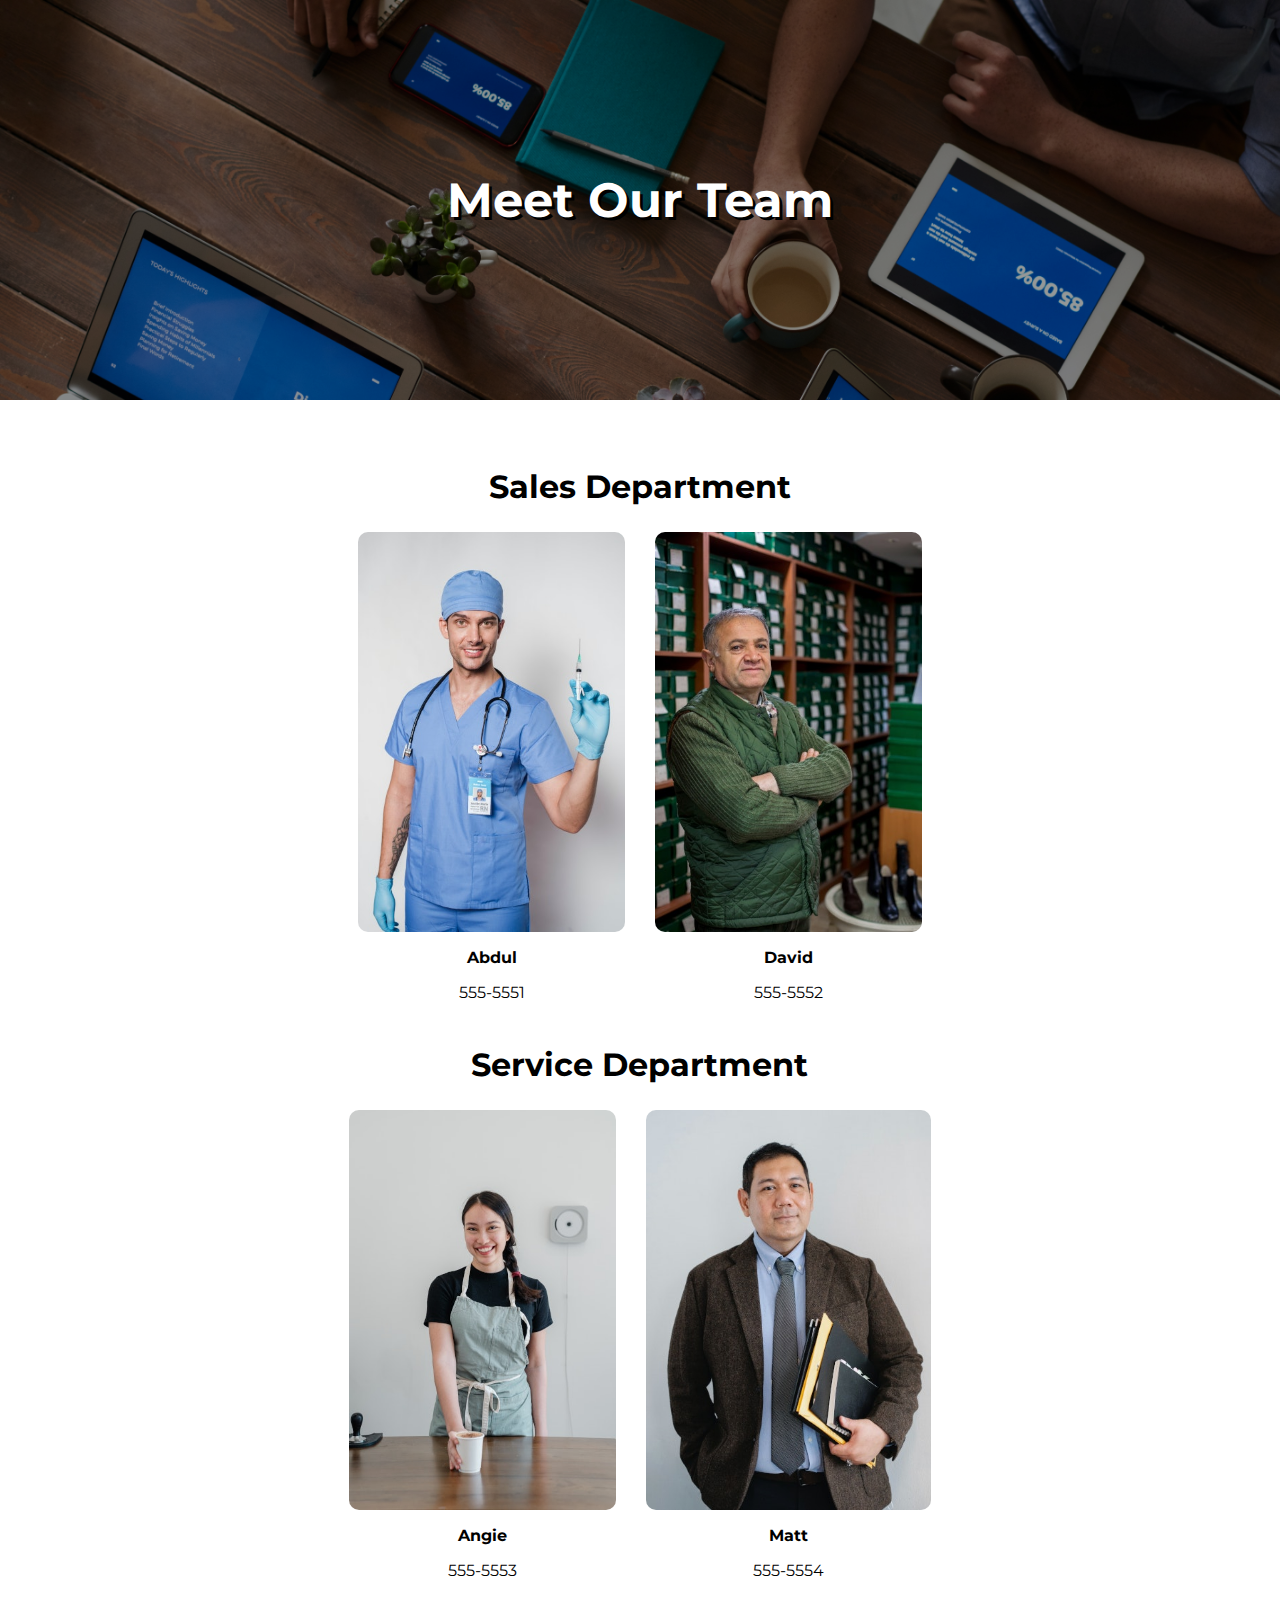
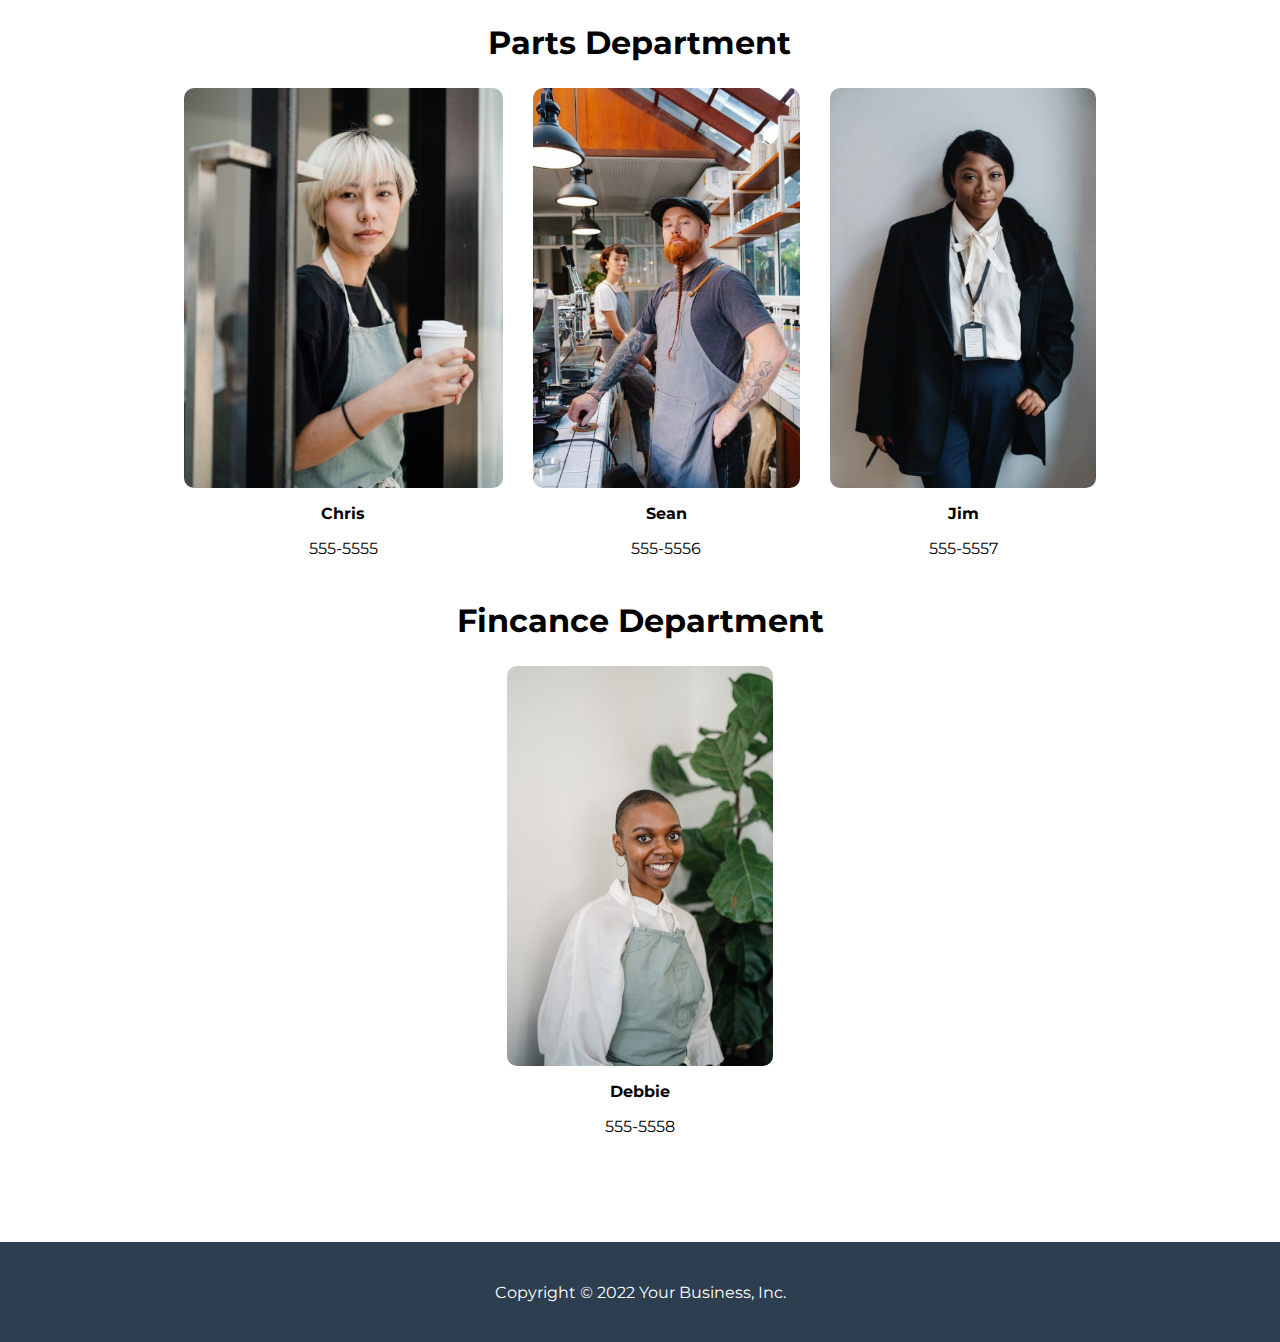
==== staff_page.html @ d61245d2 "add images, text, formatting" ====
<!DOCTYPE html>
<html lang="en">
  <head>
    <meta charset="UTF-8" />
    <meta http-equiv="X-UA-Compatible" content="IE=edge" />
    <meta name="viewport" content="width=device-width, initial-scale=1.0" />
    <link rel="stylesheet" href="style.css" />
    <title>Call Box Exercises</title>
  </head>

  <body>
    <div class="header">
      <div>
        <h1>Meet Our Team</h1>
      </div>
    </div>
    <div class="mainWindow">
      <div class="department">
        <h2>Sales Department</h2>
        <div class="staffContainer">
          <div class="person">
            <img class="profilePic" src="images/abdul.jpg" />
            <div class="staffDetail">
              <p style="font-weight: 700;">Abdul</p>
              <p>555-5551</p>
            </div>
          </div>
          <div class="person">
            <img class="profilePic" src="images/david.jpg" />
            <div class="staffDetail">
              <p style="font-weight: 700;">David</p>
              <p>555-5552</p>
            </div>
          </div>
        </div>
      </div>
      <div class="department">
        <h2>Service Department</h2>
        <div class="staffContainer">
          <div class="person">
            <img class="profilePic" src="images/angie.jpg" />
            <div class="staffDetail">
              <p style="font-weight: 700;">Angie</p>
              <p>555-5553</p>
            </div>
          </div>
          <div class="person">
            <img class="profilePic" src="images/matt.jpg" />
            <div class="staffDetail">
              <p style="font-weight: 700;">Matt</p>
              <p>555-5554</p>
            </div>
          </div>
        </div>
      </div>
      <div class="department">
        <h2>Parts Department</h2>
        <div class="staffContainer">
          <div class="person">
            <img class="profilePic" src="images/chris.jpg" />
            <div class="staffDetail">
              <p style="font-weight: 700;">Chris</p>
              <p>555-5555</p>
            </div>
          </div>
          <div class="person">
            <img class="profilePic" src="images/sean.jpg" />
            <div class="staffDetail">
              <p style="font-weight: 700;">Sean</p>
              <p>555-5556</p>
            </div>
          </div>
          <div class="person">
            <img class="profilePic" src="images/jim.jpg" />
            <div class="staffDetail">
              <p style="font-weight: 700;">Jim</p>
              <p>555-5557</p>
            </div>
          </div>
        </div>
      </div>
      <div class="department">
        <h2>Fincance Department</h2>
        <div class="staffContainer">
          <div class="person">
            <img class="profilePic" src="images/debbie.jpg" />
            <div class="staffDetail">
              <p style="font-weight: 700;">Debbie</p>
              <p>555-5558</p>
            </div>
          </div>
        </div>
      </div>
    </div>
    <div class="footer">
      <p>Copyright © 2022 Your Business, Inc.</p>
    </div>
  </body>
</html>
---- style.css ----
@font-face {
  font-family: montserrat;
  src: url('fonts/Montserrat-VariableFont_wght.ttf');
}

body {
  display: flex;
  flex-direction: column;
  margin: 0px;
  background-color: white;
}

h1 {
  font-family: 'montserrat', Fallback, sans-serif;
  color: white;
  font-size: 48px;
  text-shadow: black 3px 3px;
}

h2 {
  font-family: 'montserrat', Fallback, sans-serif;
  font-size: 32px;
}

p {
  font-family: 'montserrat', Fallback, sans-serif;
}

.header {
  display: flex;
  justify-content: center;
  align-items: center;
  background-image: url('images/headerbg.jpg');
  background-size: cover;
  background-repeat: no-repeat;
  background-attachment: fixed;
  box-shadow: inset 0 0 0 1000px rgba(0, 0, 0, 0.4);
  margin: 0px;
  width: 100%;
  height: 400px;
}

.footer {
  display: flex;
  justify-content: center;
  align-items: center;
  margin-top: 50px;
  height: 100px;
  background-color: #2d3e50;
  color: white;
}

.mainWindow {
  display: flex;
  flex-direction: column;
  align-items: center;
  padding: 40px;
}

.department {
  display: flex;
  flex-direction: column;
  justify-content: center;
  align-items: center;
  text-align: center;
}

.staffContainer {
  display: flex;
  justify-content: center;
  flex-wrap: wrap;
  gap: 30px;
}

.person {
  display: flex;
  flex-direction: column;
}

.profilePic {
  border-radius: 10px;
  height: 400px;
}
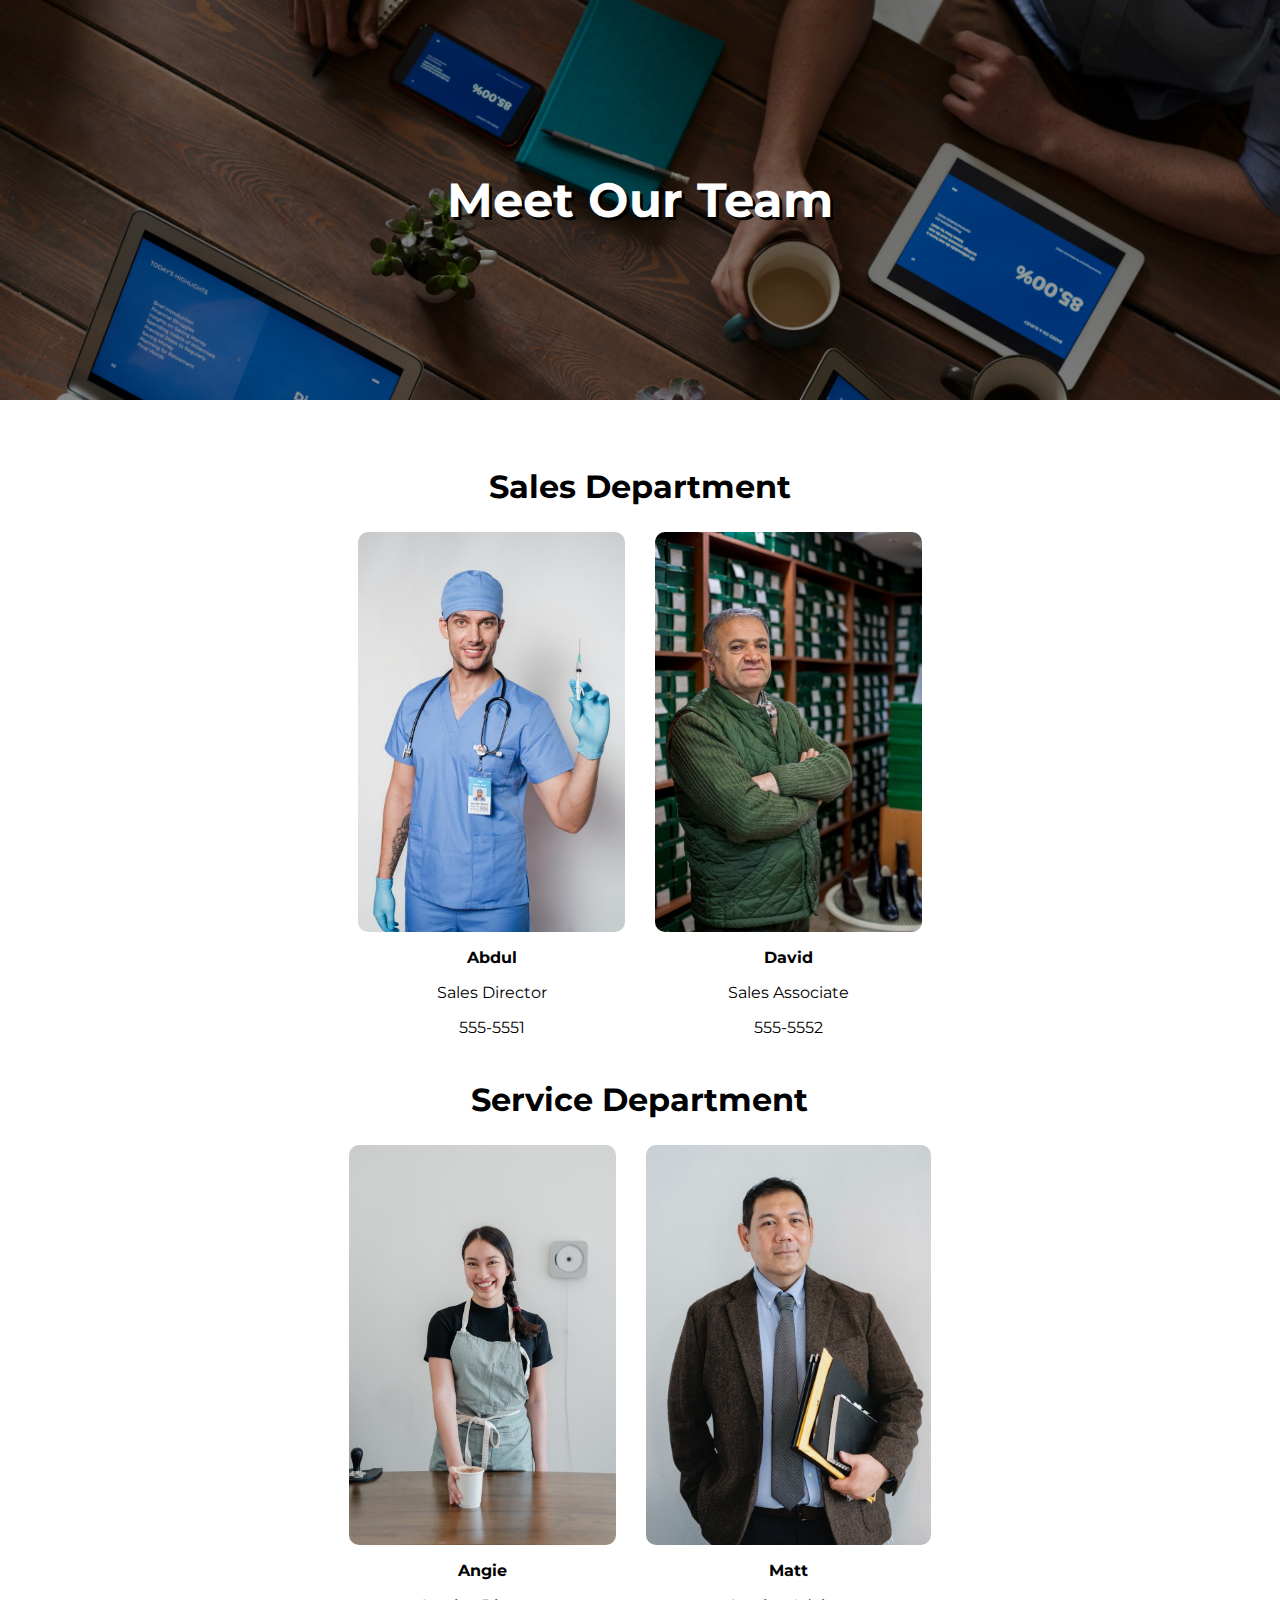
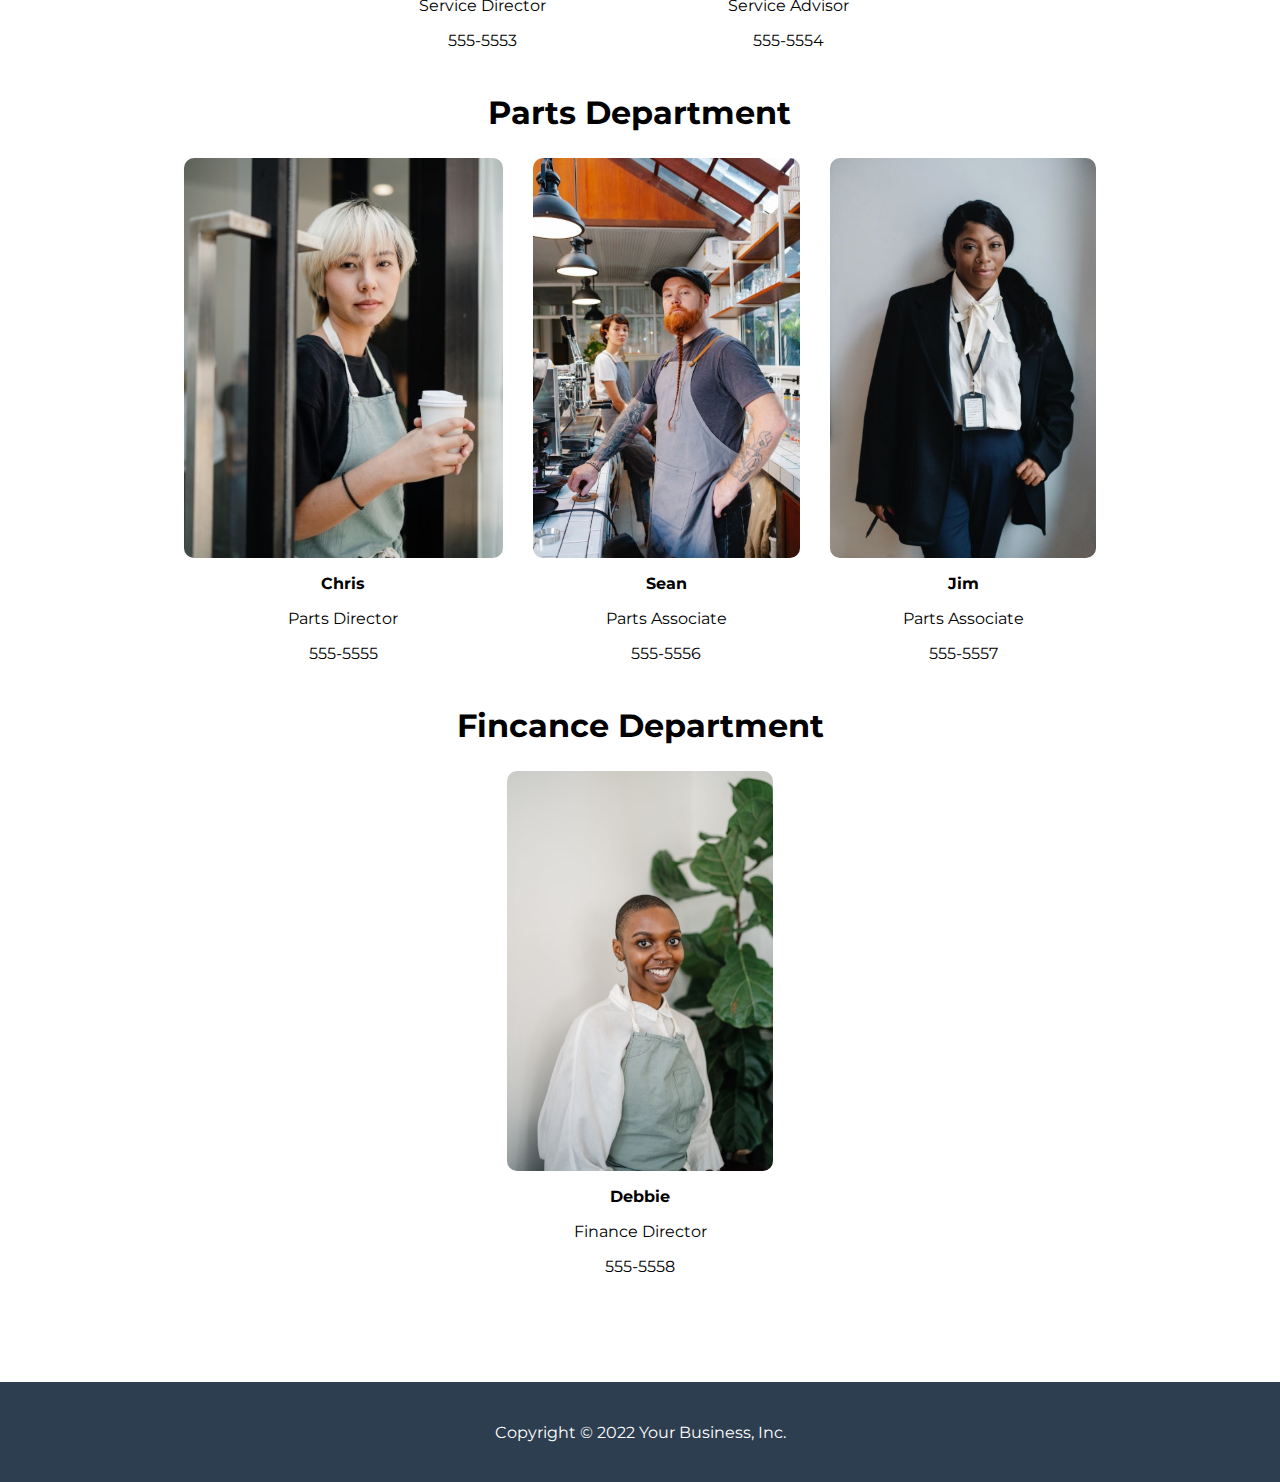
==== commit 339242f5: "add professional titles" ====
--- a/staff_page.html
+++ b/staff_page.html
@@ -22,6 +22,7 @@
             <img class="profilePic" src="images/abdul.jpg" />
             <div class="staffDetail">
               <p style="font-weight: 700;">Abdul</p>
+              <p>Sales Director</p>
               <p>555-5551</p>
             </div>
           </div>
@@ -29,6 +30,7 @@
             <img class="profilePic" src="images/david.jpg" />
             <div class="staffDetail">
               <p style="font-weight: 700;">David</p>
+              <p>Sales Associate</p>
               <p>555-5552</p>
             </div>
           </div>
@@ -41,6 +43,7 @@
             <img class="profilePic" src="images/angie.jpg" />
             <div class="staffDetail">
               <p style="font-weight: 700;">Angie</p>
+              <p>Service Director</p>
               <p>555-5553</p>
             </div>
           </div>
@@ -48,6 +51,7 @@
             <img class="profilePic" src="images/matt.jpg" />
             <div class="staffDetail">
               <p style="font-weight: 700;">Matt</p>
+              <p>Service Advisor</p>
               <p>555-5554</p>
             </div>
           </div>
@@ -60,6 +64,7 @@
             <img class="profilePic" src="images/chris.jpg" />
             <div class="staffDetail">
               <p style="font-weight: 700;">Chris</p>
+              <p>Parts Director</p>
               <p>555-5555</p>
             </div>
           </div>
@@ -67,6 +72,7 @@
             <img class="profilePic" src="images/sean.jpg" />
             <div class="staffDetail">
               <p style="font-weight: 700;">Sean</p>
+              <p>Parts Associate</p>
               <p>555-5556</p>
             </div>
           </div>
@@ -74,6 +80,7 @@
             <img class="profilePic" src="images/jim.jpg" />
             <div class="staffDetail">
               <p style="font-weight: 700;">Jim</p>
+              <p>Parts Associate</p>
               <p>555-5557</p>
             </div>
           </div>
@@ -86,6 +93,7 @@
             <img class="profilePic" src="images/debbie.jpg" />
             <div class="staffDetail">
               <p style="font-weight: 700;">Debbie</p>
+              <p>Finance Director</p>
               <p>555-5558</p>
             </div>
           </div>
